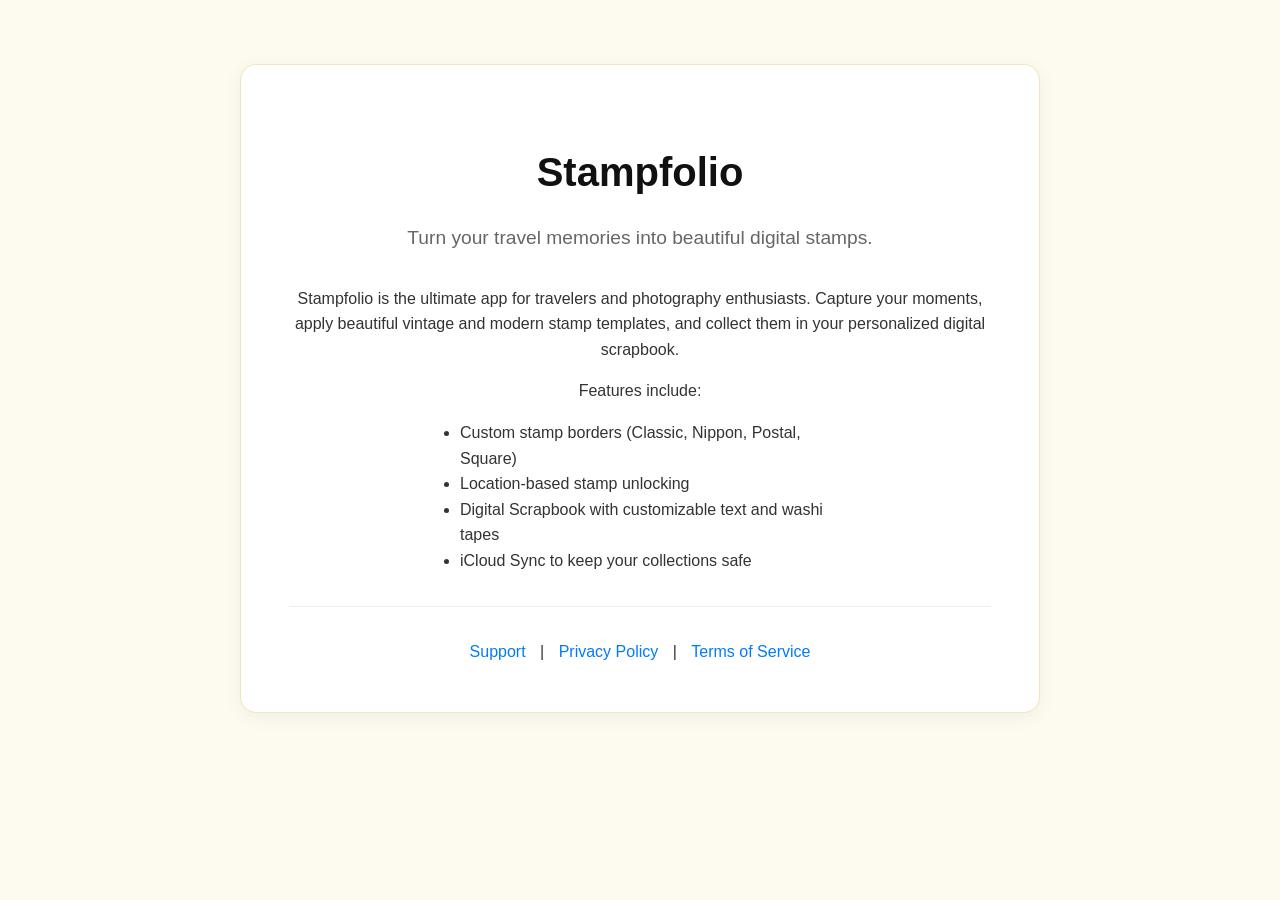
==== index.html @ 9455d8bd "Add index and support pages" ====
<!DOCTYPE html>
<html lang="en">
<head>
    <meta charset="UTF-8">
    <meta name="viewport" content="width=device-width, initial-scale=1.0">
    <title>Stampfolio - Photo to Stamp</title>
    <style>
        body {
            font-family: -apple-system, BlinkMacSystemFont, "Segoe UI", Roboto, Helvetica, Arial, sans-serif;
            line-height: 1.6;
            color: #333;
            max-width: 800px;
            margin: 0 auto;
            padding: 2rem;
            background-color: #fdfaf0;
            text-align: center;
        }
        .container {
            background-color: #fff;
            padding: 3rem;
            border-radius: 16px;
            box-shadow: 0 4px 20px rgba(0,0,0,0.05);
            margin-top: 2rem;
            border: 1px solid rgba(212, 175, 55, 0.3);
        }
        h1 { color: #111; font-size: 2.5rem; margin-bottom: 0.5rem; }
        .subtitle { font-size: 1.2rem; color: #666; margin-bottom: 2rem; }
        .links { margin-top: 2rem; padding-top: 2rem; border-top: 1px solid #eee; }
        a { color: #007aff; text-decoration: none; margin: 0 10px; }
        a:hover { text-decoration: underline; }
        .app-icon { width: 120px; height: 120px; border-radius: 27px; margin-bottom: 1rem; box-shadow: 0 4px 10px rgba(0,0,0,0.1); }
    </style>
</head>
<body>
    <div class="container">
        <h1>Stampfolio</h1>
        <p class="subtitle">Turn your travel memories into beautiful digital stamps.</p>
        
        <p>Stampfolio is the ultimate app for travelers and photography enthusiasts. Capture your moments, apply beautiful vintage and modern stamp templates, and collect them in your personalized digital scrapbook.</p>
        
        <p>Features include:</p>
        <ul style="text-align: left; max-width: 400px; margin: 0 auto 2rem;">
            <li>Custom stamp borders (Classic, Nippon, Postal, Square)</li>
            <li>Location-based stamp unlocking</li>
            <li>Digital Scrapbook with customizable text and washi tapes</li>
            <li>iCloud Sync to keep your collections safe</li>
        </ul>
        
        <div class="links">
            <a href="support.html">Support</a> | 
            <a href="privacy.html">Privacy Policy</a> | 
            <a href="terms.html">Terms of Service</a>
        </div>
    </div>
</body>
</html>
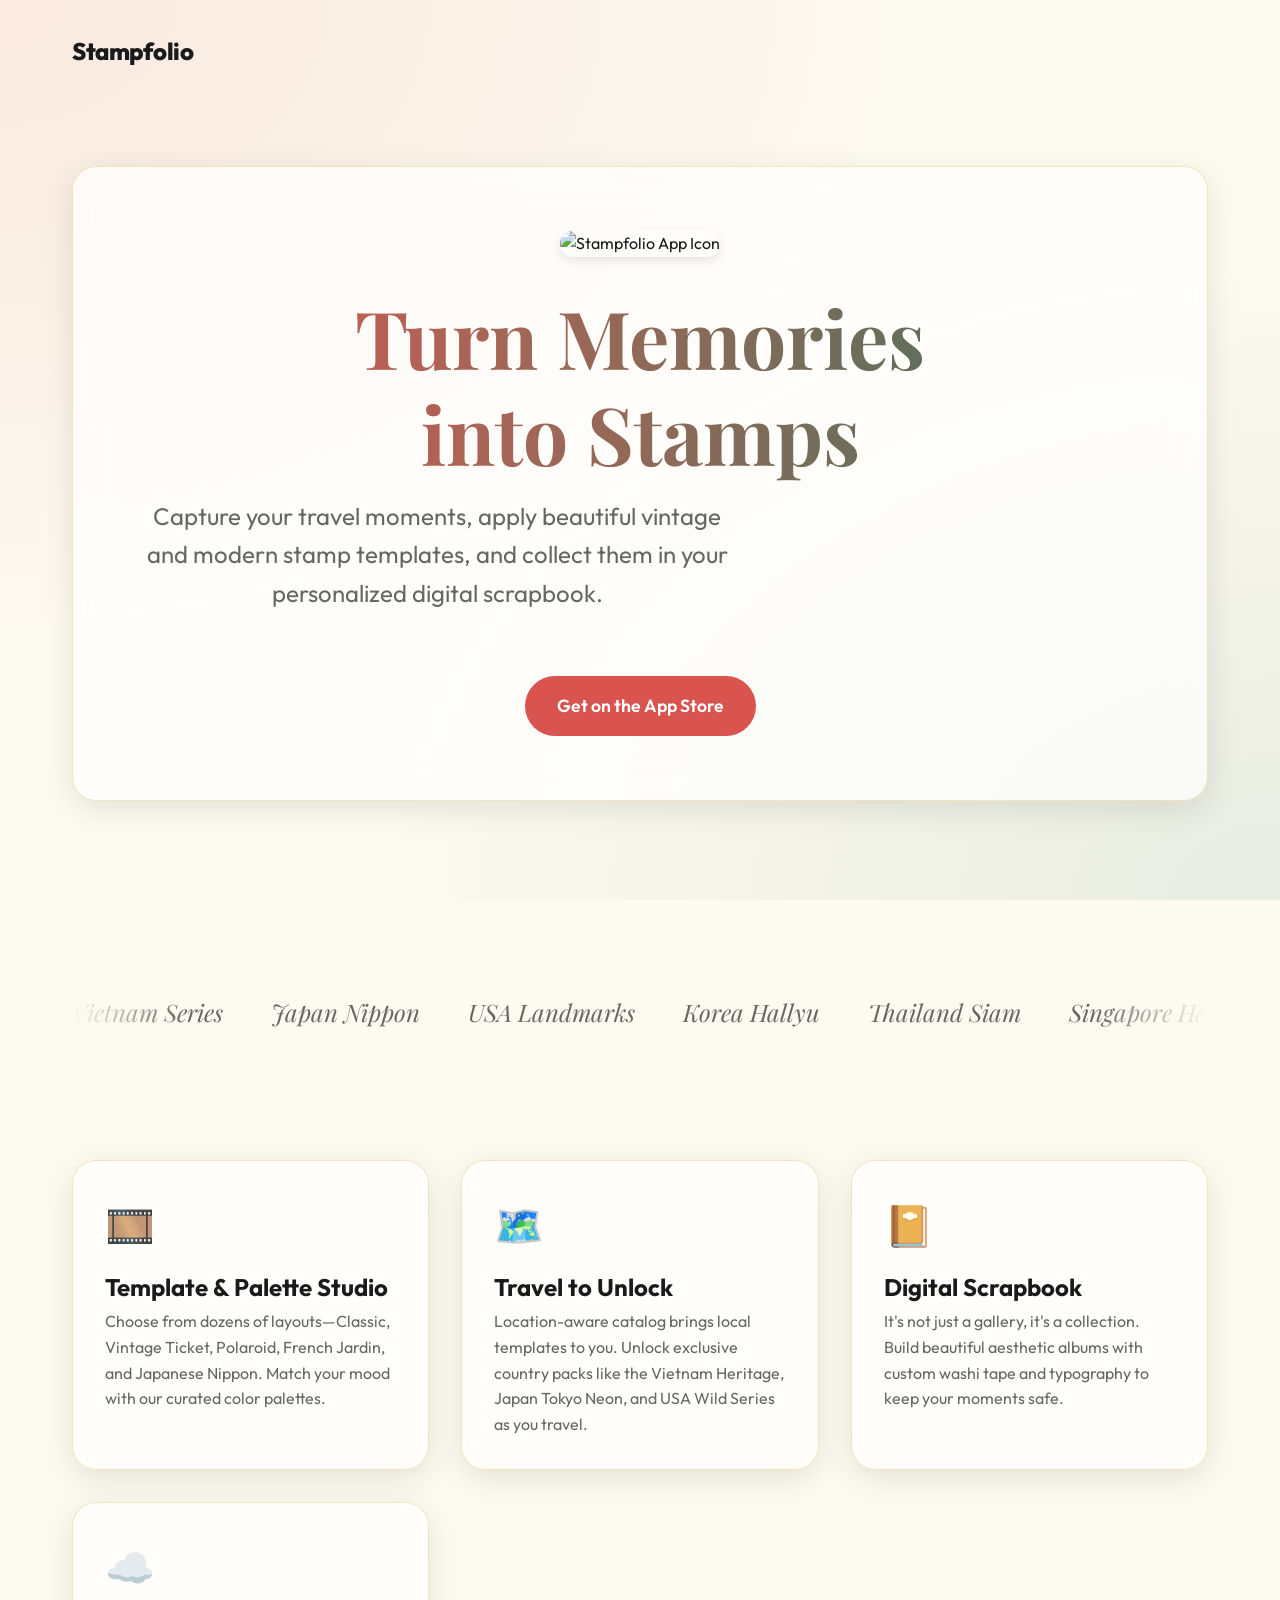
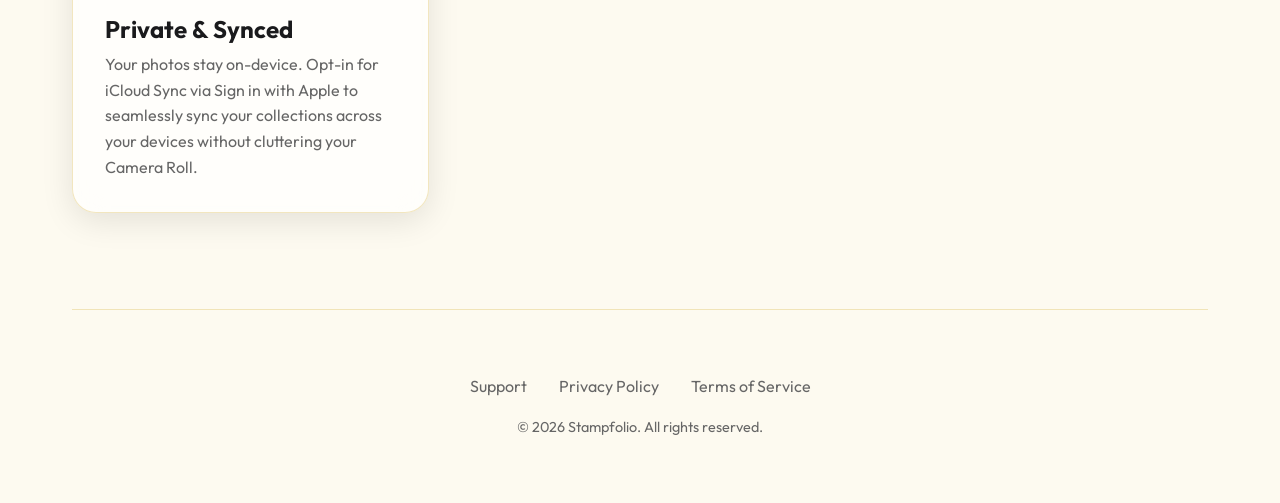
==== commit 830c8689: "feat: redesign landing page with modern aesthetic and updated features" ====
--- a/index.html
+++ b/index.html
@@ -3,54 +3,98 @@
 <head>
     <meta charset="UTF-8">
     <meta name="viewport" content="width=device-width, initial-scale=1.0">
-    <title>Stampfolio - Photo to Stamp</title>
-    <style>
-        body {
-            font-family: -apple-system, BlinkMacSystemFont, "Segoe UI", Roboto, Helvetica, Arial, sans-serif;
-            line-height: 1.6;
-            color: #333;
-            max-width: 800px;
-            margin: 0 auto;
-            padding: 2rem;
-            background-color: #fdfaf0;
-            text-align: center;
+    <meta name="description" content="Stampfolio - Turn your travel memories into beautiful digital stamps. Create digital scrapbooks, apply vintage templates, and collect them across the world.">
+    <title>Stampfolio - Vintage Photo to Digital Stamp</title>
+    <link rel="stylesheet" href="index.css">
+    
+    <!-- Fallback for scroll-driven animations -->
+    <script>
+      document.addEventListener("DOMContentLoaded", () => {
+        if (!CSS.supports('(animation-timeline: view()) and (animation-range: entry)')) {
+          const observer = new IntersectionObserver((entries) => {
+            for (const entry of entries) {
+              if (entry.isIntersecting) {
+                entry.target.style.opacity = 1;
+                entry.target.style.transform = 'translateY(0)';
+                observer.unobserve(entry.target);
+              }
+            }
+          }, { threshold: 0.1 });
+          
+          document.querySelectorAll('.scroll-reveal').forEach((el) => {
+            el.style.opacity = 0;
+            el.style.transform = 'translateY(50px)';
+            el.style.transition = 'opacity 0.6s ease-out, transform 0.6s ease-out';
+            observer.observe(el);
+          });
         }
-        .container {
-            background-color: #fff;
-            padding: 3rem;
-            border-radius: 16px;
-            box-shadow: 0 4px 20px rgba(0,0,0,0.05);
-            margin-top: 2rem;
-            border: 1px solid rgba(212, 175, 55, 0.3);
-        }
-        h1 { color: #111; font-size: 2.5rem; margin-bottom: 0.5rem; }
-        .subtitle { font-size: 1.2rem; color: #666; margin-bottom: 2rem; }
-        .links { margin-top: 2rem; padding-top: 2rem; border-top: 1px solid #eee; }
-        a { color: #007aff; text-decoration: none; margin: 0 10px; }
-        a:hover { text-decoration: underline; }
-        .app-icon { width: 120px; height: 120px; border-radius: 27px; margin-bottom: 1rem; box-shadow: 0 4px 10px rgba(0,0,0,0.1); }
-    </style>
+      });
+    </script>
 </head>
 <body>
     <div class="container">
-        <h1>Stampfolio</h1>
-        <p class="subtitle">Turn your travel memories into beautiful digital stamps.</p>
-        
-        <p>Stampfolio is the ultimate app for travelers and photography enthusiasts. Capture your moments, apply beautiful vintage and modern stamp templates, and collect them in your personalized digital scrapbook.</p>
-        
-        <p>Features include:</p>
-        <ul style="text-align: left; max-width: 400px; margin: 0 auto 2rem;">
-            <li>Custom stamp borders (Classic, Nippon, Postal, Square)</li>
-            <li>Location-based stamp unlocking</li>
-            <li>Digital Scrapbook with customizable text and washi tapes</li>
-            <li>iCloud Sync to keep your collections safe</li>
-        </ul>
-        
-        <div class="links">
-            <a href="support.html">Support</a> | 
-            <a href="privacy.html">Privacy Policy</a> | 
-            <a href="terms.html">Terms of Service</a>
-        </div>
+        <header class="nav">
+            <div class="logo">Stampfolio</div>
+        </header>
+
+        <section class="hero">
+            <div class="glass-card">
+                <img src="https://via.placeholder.com/120" alt="Stampfolio App Icon" class="app-icon" style="width: 120px; height: 120px; border-radius: 27px; margin-bottom: 2rem; box-shadow: 0 4px 10px rgba(0,0,0,0.1);">
+                <h1>Turn Memories into Stamps</h1>
+                <p class="subtitle">Capture your travel moments, apply beautiful vintage and modern stamp templates, and collect them in your personalized digital scrapbook.</p>
+                <a href="#" class="btn">Get on the App Store</a>
+            </div>
+        </section>
+
+        <section class="countries-marquee scroll-reveal">
+            <div class="marquee-content">
+                <span class="country-tag">Vietnam Series</span>
+                <span class="country-tag">Japan Nippon</span>
+                <span class="country-tag">USA Landmarks</span>
+                <span class="country-tag">Korea Hallyu</span>
+                <span class="country-tag">Thailand Siam</span>
+                <span class="country-tag">Singapore Heritage</span>
+                <!-- Duplicate for seamless scroll -->
+                <span class="country-tag">Vietnam Series</span>
+                <span class="country-tag">Japan Nippon</span>
+                <span class="country-tag">USA Landmarks</span>
+                <span class="country-tag">Korea Hallyu</span>
+                <span class="country-tag">Thailand Siam</span>
+                <span class="country-tag">Singapore Heritage</span>
+            </div>
+        </section>
+
+        <section class="features-grid">
+            <div class="feature-item glass-card scroll-reveal">
+                <span class="feature-icon">🎞️</span>
+                <h3>Template & Palette Studio</h3>
+                <p>Choose from dozens of layouts—Classic, Vintage Ticket, Polaroid, French Jardin, and Japanese Nippon. Match your mood with our curated color palettes.</p>
+            </div>
+            <div class="feature-item glass-card scroll-reveal">
+                <span class="feature-icon">🗺️</span>
+                <h3>Travel to Unlock</h3>
+                <p>Location-aware catalog brings local templates to you. Unlock exclusive country packs like the Vietnam Heritage, Japan Tokyo Neon, and USA Wild Series as you travel.</p>
+            </div>
+            <div class="feature-item glass-card scroll-reveal">
+                <span class="feature-icon">📔</span>
+                <h3>Digital Scrapbook</h3>
+                <p>It's not just a gallery, it's a collection. Build beautiful aesthetic albums with custom washi tape and typography to keep your moments safe.</p>
+            </div>
+            <div class="feature-item glass-card scroll-reveal">
+                <span class="feature-icon">☁️</span>
+                <h3>Private & Synced</h3>
+                <p>Your photos stay on-device. Opt-in for iCloud Sync via Sign in with Apple to seamlessly sync your collections across your devices without cluttering your Camera Roll.</p>
+            </div>
+        </section>
+
+        <footer class="footer scroll-reveal">
+            <div class="footer-links">
+                <a href="support.html">Support</a>
+                <a href="privacy.html">Privacy Policy</a>
+                <a href="terms.html">Terms of Service</a>
+            </div>
+            <p style="color: var(--color-text-muted); font-size: 0.9rem;">&copy; 2026 Stampfolio. All rights reserved.</p>
+        </footer>
     </div>
 </body>
 </html>
--- a/index.css
+++ b/index.css
@@ -0,0 +1,253 @@
+@import url('https://fonts.googleapis.com/css2?family=Outfit:wght@300;400;600;800&family=Playfair+Display:ital,wght@0,600;1,600&display=swap');
+
+@layer reset, base, theme, components, utilities, animations;
+
+@layer reset {
+  *, *::before, *::after {
+    box-sizing: border-box;
+  }
+  body, h1, h2, h3, p, ul {
+    margin: 0;
+    padding: 0;
+  }
+  a {
+    text-decoration: none;
+    color: inherit;
+  }
+  ul {
+    list-style: none;
+  }
+}
+
+@layer theme {
+  :root {
+    color-scheme: light dark;
+    --font-sans: 'Outfit', -apple-system, sans-serif;
+    --font-serif: 'Playfair Display', serif;
+    
+    /* Colors (light-dark resolves based on color-scheme) */
+    --color-bg: light-dark(#fdfaf0, #0a0a0c);
+    --color-text: light-dark(#1a1a1c, #f4f4f5);
+    --color-text-muted: light-dark(#666, #a1a1aa);
+    --color-primary: light-dark(#d9534f, #e87b78);
+    --color-accent: light-dark(#2e6f5e, #439b85);
+    
+    /* Glassmorphism */
+    --glass-bg: light-dark(rgba(255, 255, 255, 0.7), rgba(20, 20, 25, 0.7));
+    --glass-border: light-dark(rgba(212, 175, 55, 0.3), rgba(212, 175, 55, 0.15));
+    --glass-shadow: 0 8px 32px rgba(0, 0, 0, 0.1);
+    
+    --radius-lg: 24px;
+    --radius-md: 16px;
+    
+    --space-md: 2rem;
+    --space-lg: 4rem;
+    --space-xl: 6rem;
+  }
+}
+
+@layer base {
+  body {
+    font-family: var(--font-sans);
+    background-color: var(--color-bg);
+    color: var(--color-text);
+    line-height: 1.6;
+    overflow-x: hidden;
+    
+    /* Animated mesh gradient background fallback */
+    background-image: 
+      radial-gradient(at 0% 0%, rgba(217, 83, 79, 0.1) 0px, transparent 50%),
+      radial-gradient(at 100% 100%, rgba(46, 111, 94, 0.1) 0px, transparent 50%);
+    background-attachment: fixed;
+  }
+  
+  h1, h2, h3 {
+    font-family: var(--font-serif);
+    line-height: 1.2;
+    text-wrap: balance;
+  }
+}
+
+@layer components {
+  .container {
+    max-width: 1200px;
+    margin: 0 auto;
+    padding: 0 var(--space-md);
+  }
+
+  .nav {
+    display: flex;
+    justify-content: space-between;
+    align-items: center;
+    padding: var(--space-md) 0;
+  }
+
+  .logo {
+    font-size: 1.5rem;
+    font-weight: 800;
+    letter-spacing: -0.02em;
+    font-family: var(--font-sans);
+  }
+
+  .hero {
+    min-height: 80vh;
+    display: flex;
+    flex-direction: column;
+    align-items: center;
+    justify-content: center;
+    text-align: center;
+    padding: var(--space-lg) 0;
+    position: relative;
+  }
+
+  .hero h1 {
+    font-size: clamp(3rem, 1rem + 5vw, 5rem);
+    margin-bottom: 1rem;
+    background: linear-gradient(to right in oklab, var(--color-primary), var(--color-accent));
+    -webkit-background-clip: text;
+    -webkit-text-fill-color: transparent;
+  }
+
+  .hero .subtitle {
+    font-size: clamp(1.2rem, 0.8rem + 2vw, 1.5rem);
+    color: var(--color-text-muted);
+    max-width: 600px;
+    margin-bottom: var(--space-lg);
+    text-wrap: pretty;
+  }
+
+  .glass-card {
+    background: var(--glass-bg);
+    backdrop-filter: blur(16px);
+    -webkit-backdrop-filter: blur(16px);
+    border: 1px solid var(--glass-border);
+    border-radius: var(--radius-lg);
+    padding: var(--space-lg);
+    box-shadow: var(--glass-shadow);
+    transition: transform 0.3s cubic-bezier(0.175, 0.885, 0.32, 1.275), box-shadow 0.3s ease;
+  }
+
+  .glass-card:hover {
+    transform: translateY(-5px);
+    box-shadow: 0 15px 40px rgba(0, 0, 0, 0.15);
+  }
+
+  .btn {
+    display: inline-block;
+    padding: 1rem 2rem;
+    background-color: var(--color-primary);
+    color: #fff;
+    border-radius: 999px;
+    font-weight: 600;
+    font-size: 1.1rem;
+    transition: background-color 0.2s, transform 0.2s;
+  }
+
+  .btn:hover {
+    background-color: var(--color-accent);
+    transform: scale(1.05);
+  }
+
+  .features-grid {
+    display: grid;
+    grid-template-columns: repeat(auto-fit, minmax(300px, 1fr));
+    gap: var(--space-md);
+    margin: var(--space-xl) 0;
+  }
+
+  .feature-item {
+    text-align: left;
+    padding: var(--space-md);
+  }
+
+  .feature-icon {
+    font-size: 2.5rem;
+    margin-bottom: 1rem;
+    display: inline-block;
+  }
+
+  .feature-item h3 {
+    font-family: var(--font-sans);
+    font-size: 1.5rem;
+    margin-bottom: 0.5rem;
+  }
+
+  .feature-item p {
+    color: var(--color-text-muted);
+  }
+
+  .countries-marquee {
+    display: flex;
+    overflow: hidden;
+    white-space: nowrap;
+    padding: var(--space-md) 0;
+    margin: var(--space-xl) 0;
+    mask-image: linear-gradient(to right, transparent, black 10%, black 90%, transparent);
+    -webkit-mask-image: linear-gradient(to right, transparent, black 10%, black 90%, transparent);
+  }
+
+  .marquee-content {
+    display: flex;
+    gap: 3rem;
+    animation: marquee 20s linear infinite;
+  }
+
+  .country-tag {
+    font-size: 1.5rem;
+    font-family: var(--font-serif);
+    font-style: italic;
+    color: var(--color-text-muted);
+  }
+
+  .footer {
+    text-align: center;
+    padding: var(--space-lg) 0;
+    border-top: 1px solid var(--glass-border);
+    margin-top: var(--space-xl);
+  }
+  
+  .footer-links {
+    display: flex;
+    justify-content: center;
+    gap: 2rem;
+    margin-bottom: 1rem;
+  }
+  
+  .footer-links a {
+    color: var(--color-text-muted);
+    transition: color 0.2s;
+  }
+  
+  .footer-links a:hover {
+    color: var(--color-primary);
+  }
+}
+
+@layer animations {
+  @keyframes marquee {
+    from { transform: translateX(0); }
+    to { transform: translateX(-50%); }
+  }
+
+  /* Scroll-driven animations */
+  @media (prefers-reduced-motion: no-preference) {
+    @supports ((animation-timeline: view()) and (animation-range: entry)) {
+      @keyframes fade-slide-up {
+        from {
+          opacity: 0;
+          transform: translateY(50px);
+        }
+        to {
+          opacity: 1;
+          transform: translateY(0);
+        }
+      }
+
+      .scroll-reveal {
+        animation: fade-slide-up auto ease-out backwards;
+        animation-timeline: view();
+        animation-range: entry 10% cover 30%;
+      }
+    }
+  }
+}
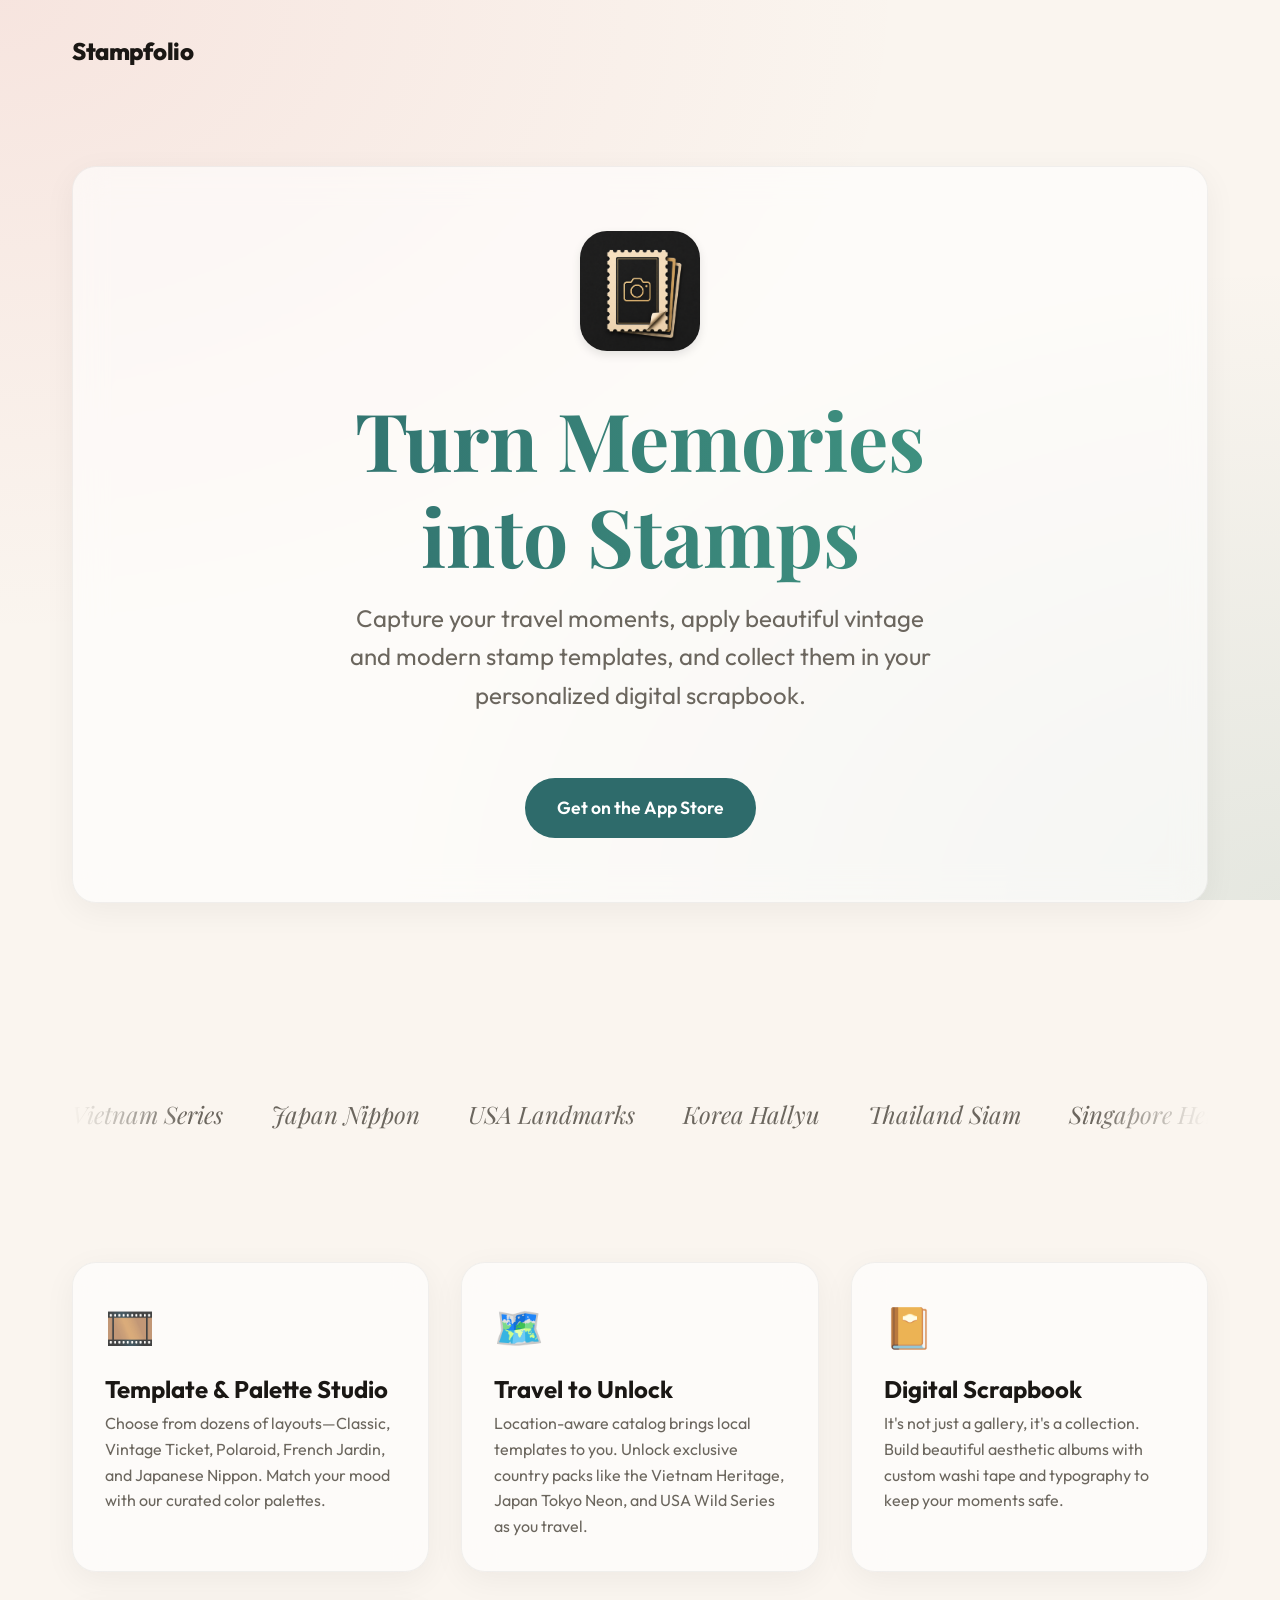
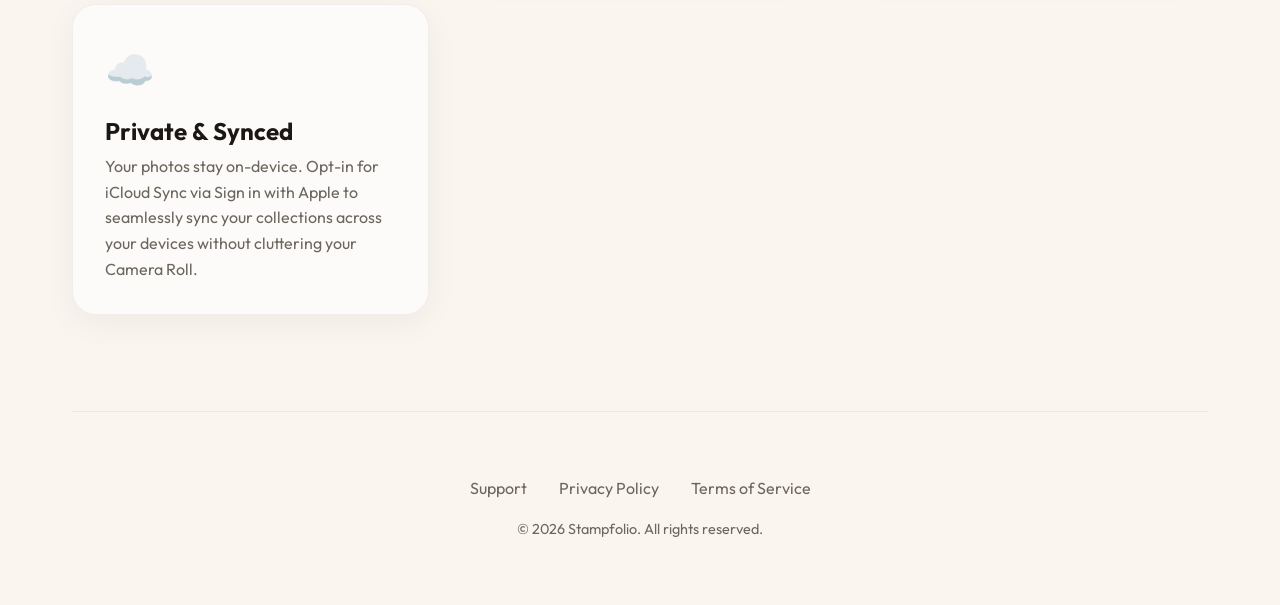
==== commit f0df69a3: "fix: update app colors to match StampfolioTheme, add app icon, fix subtitle alignment" ====
--- a/index.html
+++ b/index.html
@@ -39,7 +39,7 @@
 
         <section class="hero">
             <div class="glass-card">
-                <img src="https://via.placeholder.com/120" alt="Stampfolio App Icon" class="app-icon" style="width: 120px; height: 120px; border-radius: 27px; margin-bottom: 2rem; box-shadow: 0 4px 10px rgba(0,0,0,0.1);">
+                <img src="app-icon.png" alt="Stampfolio App Icon" class="app-icon" style="width: 120px; height: 120px; border-radius: 27px; margin-bottom: 2rem; box-shadow: 0 4px 10px rgba(0,0,0,0.1);">
                 <h1>Turn Memories into Stamps</h1>
                 <p class="subtitle">Capture your travel moments, apply beautiful vintage and modern stamp templates, and collect them in your personalized digital scrapbook.</p>
                 <a href="#" class="btn">Get on the App Store</a>
--- a/index.css
+++ b/index.css
@@ -22,20 +22,22 @@
 @layer theme {
   :root {
     color-scheme: light dark;
+    /* Use system serif to match iOS app */
     --font-sans: 'Outfit', -apple-system, sans-serif;
-    --font-serif: 'Playfair Display', serif;
-    
-    /* Colors (light-dark resolves based on color-scheme) */
-    --color-bg: light-dark(#fdfaf0, #0a0a0c);
-    --color-text: light-dark(#1a1a1c, #f4f4f5);
-    --color-text-muted: light-dark(#666, #a1a1aa);
-    --color-primary: light-dark(#d9534f, #e87b78);
-    --color-accent: light-dark(#2e6f5e, #439b85);
+    --font-serif: ui-serif, 'Playfair Display', Georgia, serif;
+    
+    /* StampfolioTheme Colors */
+    --color-bg: light-dark(#faf5ef, #181818);
+    --color-text: light-dark(#1a1714, #e5c07b);
+    --color-text-muted: light-dark(#6b665e, #a09f9f);
+    --color-primary: light-dark(#2e6b6b, #d4af37);
+    --color-accent: light-dark(#439b85, #e5c07b);
+    --color-surface: light-dark(#f7f3ed, #1e1e1e);
     
     /* Glassmorphism */
-    --glass-bg: light-dark(rgba(255, 255, 255, 0.7), rgba(20, 20, 25, 0.7));
-    --glass-border: light-dark(rgba(212, 175, 55, 0.3), rgba(212, 175, 55, 0.15));
-    --glass-shadow: 0 8px 32px rgba(0, 0, 0, 0.1);
+    --glass-bg: light-dark(rgba(255, 255, 255, 0.6), rgba(30, 30, 30, 0.7));
+    --glass-border: light-dark(rgba(0, 0, 0, 0.05), rgba(229, 192, 123, 0.15));
+    --glass-shadow: 0 8px 32px rgba(0, 0, 0, 0.05);
     
     --radius-lg: 24px;
     --radius-md: 16px;
@@ -112,7 +114,8 @@
     font-size: clamp(1.2rem, 0.8rem + 2vw, 1.5rem);
     color: var(--color-text-muted);
     max-width: 600px;
-    margin-bottom: var(--space-lg);
+    margin: 0 auto var(--space-lg);
+    text-align: center;
     text-wrap: pretty;
   }
 
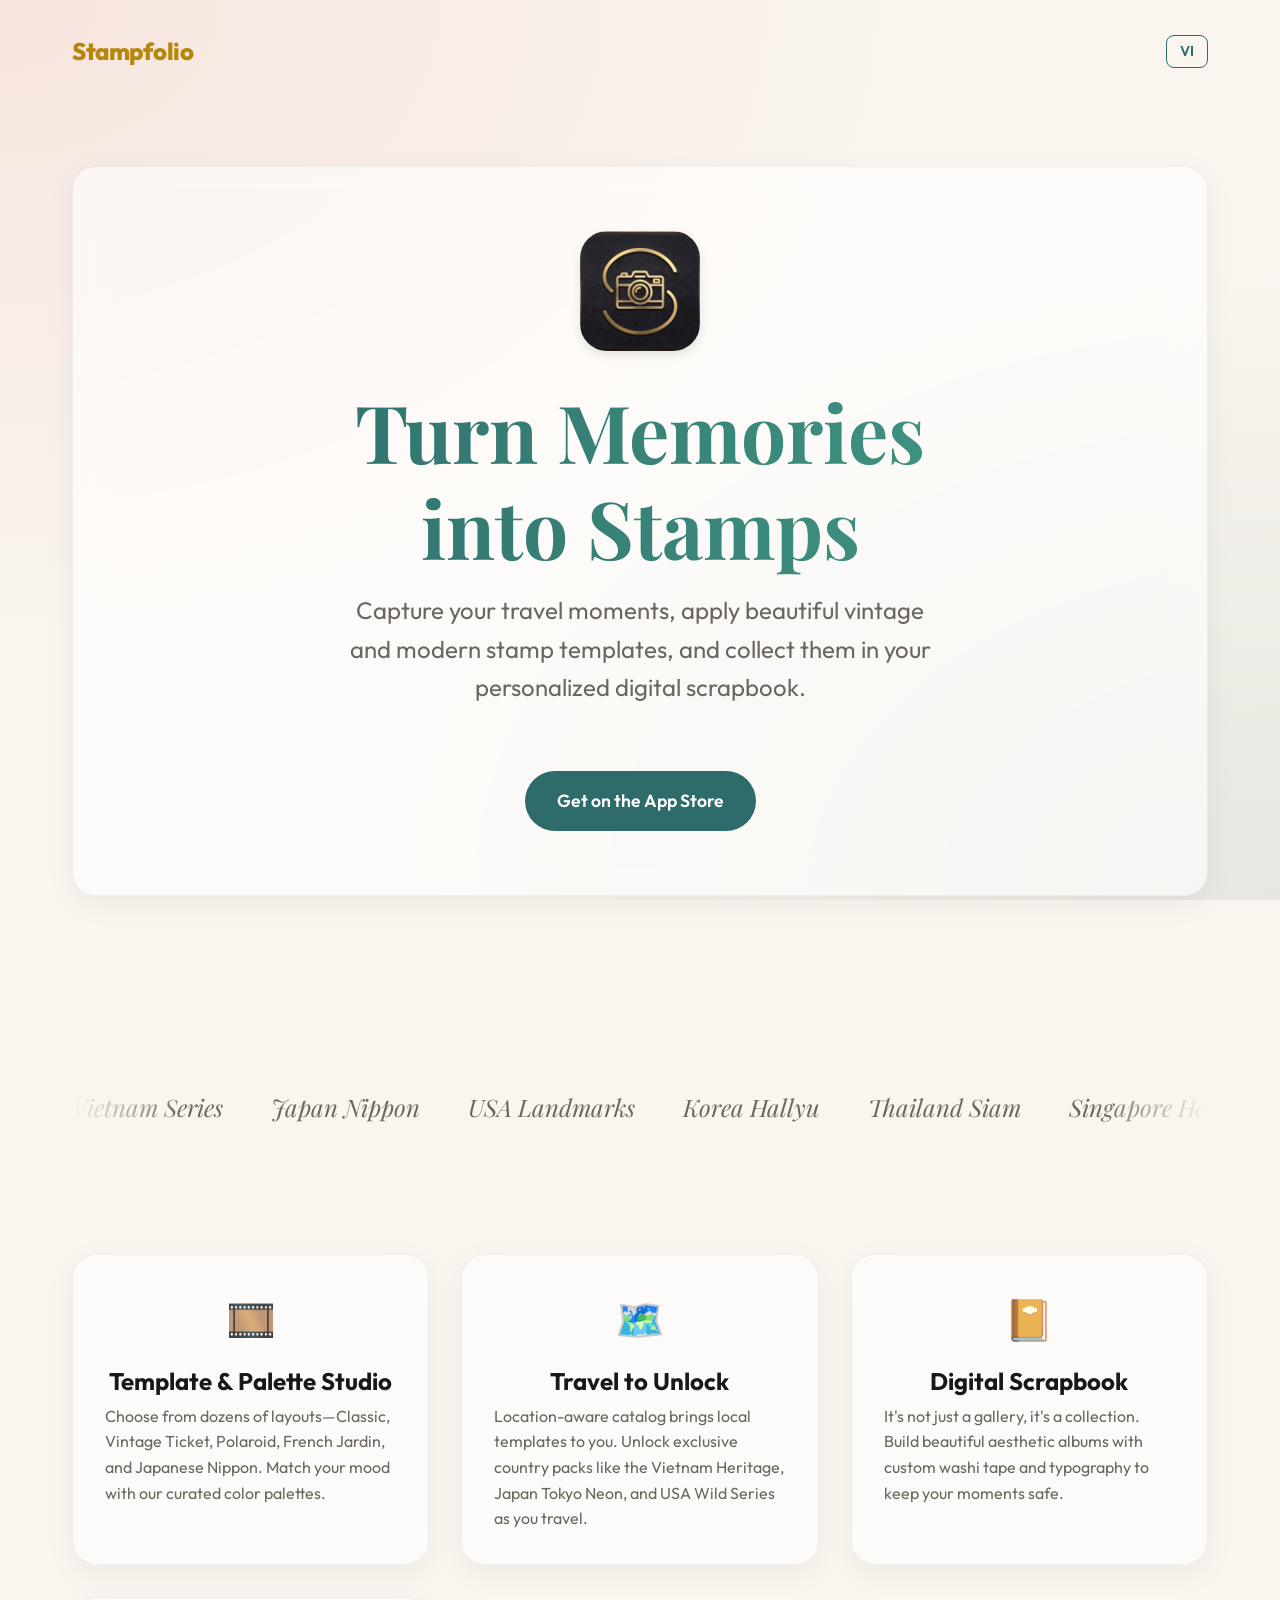
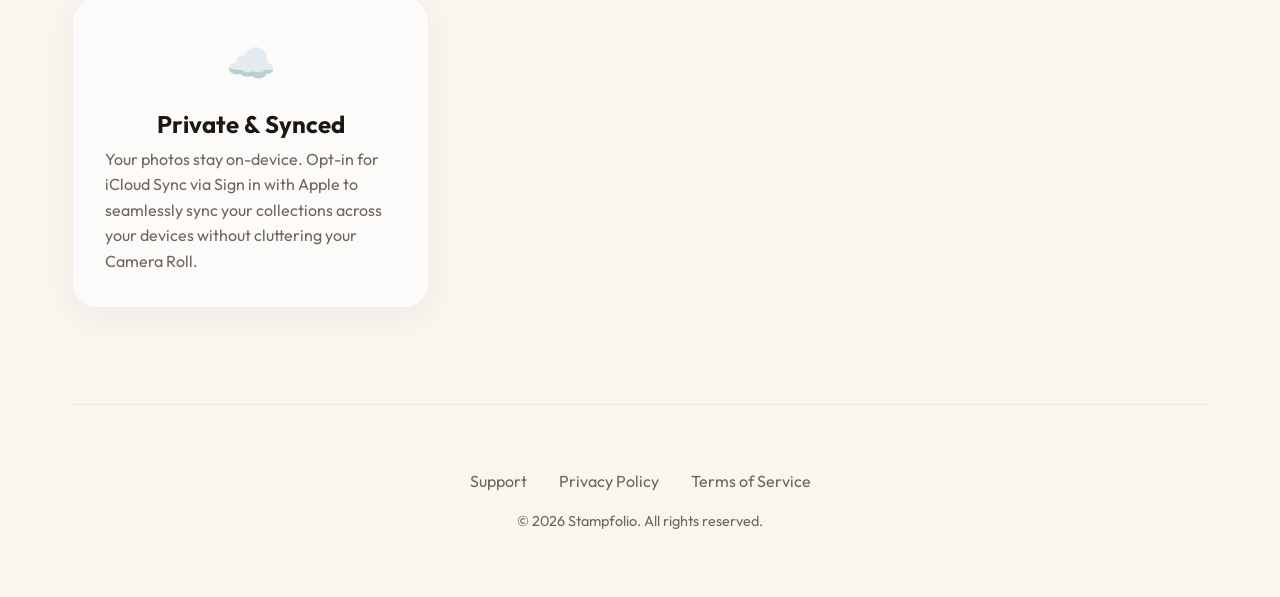
==== commit 7f383ec8: "feat: add bilingual support (Vietnamese/English) with language toggle" ====
--- a/index.html
+++ b/index.html
@@ -28,6 +28,29 @@
             observer.observe(el);
           });
         }
+
+        // Language switcher logic
+        const langToggle = document.getElementById('lang-toggle');
+        const setLanguage = (lang) => {
+            if (lang === 'vi') {
+                document.body.classList.add('lang-vi');
+                document.documentElement.lang = 'vi';
+                langToggle.textContent = 'EN';
+            } else {
+                document.body.classList.remove('lang-vi');
+                document.documentElement.lang = 'en';
+                langToggle.textContent = 'VI';
+            }
+            localStorage.setItem('stampfolio-lang', lang);
+        };
+        
+        const savedLang = localStorage.getItem('stampfolio-lang') || (navigator.language.startsWith('vi') ? 'vi' : 'en');
+        setLanguage(savedLang);
+
+        langToggle.addEventListener('click', () => {
+            const isVi = document.body.classList.contains('lang-vi');
+            setLanguage(isVi ? 'en' : 'vi');
+        });
       });
     </script>
 </head>
@@ -35,65 +58,111 @@
     <div class="container">
         <header class="nav">
             <div class="logo">Stampfolio</div>
+            <button id="lang-toggle" class="lang-switch-btn" aria-label="Toggle language">VI</button>
         </header>
 
         <section class="hero">
             <div class="glass-card">
                 <img src="app-icon.png" alt="Stampfolio App Icon" class="app-icon" style="width: 120px; height: 120px; border-radius: 27px; margin-bottom: 2rem; box-shadow: 0 4px 10px rgba(0,0,0,0.1);">
-                <h1>Turn Memories into Stamps</h1>
-                <p class="subtitle">Capture your travel moments, apply beautiful vintage and modern stamp templates, and collect them in your personalized digital scrapbook.</p>
-                <a href="#" class="btn">Get on the App Store</a>
+                <h1>
+                    <span class="en">Turn Memories into Stamps</span>
+                    <span class="vi">Biến Kỷ Niệm Thành Tem</span>
+                </h1>
+                <p class="subtitle">
+                    <span class="en">Capture your travel moments, apply beautiful vintage and modern stamp templates, and collect them in your personalized digital scrapbook.</span>
+                    <span class="vi">Lưu giữ khoảnh khắc du lịch, áp dụng các mẫu tem cổ điển và hiện đại tuyệt đẹp, và thu thập chúng vào cuốn sổ lưu niệm kỹ thuật số của riêng bạn.</span>
+                </p>
+                <a href="https://apps.apple.com/vn/app/stampfolio-photo-to-stamp/id6799593566" target="_blank" rel="noopener noreferrer" class="btn">
+                    <span class="en">Get on the App Store</span>
+                    <span class="vi">Tải trên App Store</span>
+                </a>
             </div>
         </section>
 
         <section class="countries-marquee scroll-reveal">
             <div class="marquee-content">
-                <span class="country-tag">Vietnam Series</span>
-                <span class="country-tag">Japan Nippon</span>
-                <span class="country-tag">USA Landmarks</span>
-                <span class="country-tag">Korea Hallyu</span>
-                <span class="country-tag">Thailand Siam</span>
-                <span class="country-tag">Singapore Heritage</span>
+                <span class="country-tag"><span class="en">Vietnam Series</span><span class="vi">Bộ sưu tập Việt Nam</span></span>
+                <span class="country-tag"><span class="en">Japan Nippon</span><span class="vi">Nhật Bản Nippon</span></span>
+                <span class="country-tag"><span class="en">USA Landmarks</span><span class="vi">Địa danh Hoa Kỳ</span></span>
+                <span class="country-tag"><span class="en">Korea Hallyu</span><span class="vi">Hàn Quốc Hallyu</span></span>
+                <span class="country-tag"><span class="en">Thailand Siam</span><span class="vi">Thái Lan Siam</span></span>
+                <span class="country-tag"><span class="en">Singapore Heritage</span><span class="vi">Di sản Singapore</span></span>
                 <!-- Duplicate for seamless scroll -->
-                <span class="country-tag">Vietnam Series</span>
-                <span class="country-tag">Japan Nippon</span>
-                <span class="country-tag">USA Landmarks</span>
-                <span class="country-tag">Korea Hallyu</span>
-                <span class="country-tag">Thailand Siam</span>
-                <span class="country-tag">Singapore Heritage</span>
+                <span class="country-tag"><span class="en">Vietnam Series</span><span class="vi">Bộ sưu tập Việt Nam</span></span>
+                <span class="country-tag"><span class="en">Japan Nippon</span><span class="vi">Nhật Bản Nippon</span></span>
+                <span class="country-tag"><span class="en">USA Landmarks</span><span class="vi">Địa danh Hoa Kỳ</span></span>
+                <span class="country-tag"><span class="en">Korea Hallyu</span><span class="vi">Hàn Quốc Hallyu</span></span>
+                <span class="country-tag"><span class="en">Thailand Siam</span><span class="vi">Thái Lan Siam</span></span>
+                <span class="country-tag"><span class="en">Singapore Heritage</span><span class="vi">Di sản Singapore</span></span>
             </div>
         </section>
 
         <section class="features-grid">
             <div class="feature-item glass-card scroll-reveal">
                 <span class="feature-icon">🎞️</span>
-                <h3>Template & Palette Studio</h3>
-                <p>Choose from dozens of layouts—Classic, Vintage Ticket, Polaroid, French Jardin, and Japanese Nippon. Match your mood with our curated color palettes.</p>
+                <h3>
+                    <span class="en">Template & Palette Studio</span>
+                    <span class="vi">Studio Giao diện & Màu sắc</span>
+                </h3>
+                <p>
+                    <span class="en">Choose from dozens of layouts—Classic, Vintage Ticket, Polaroid, French Jardin, and Japanese Nippon. Match your mood with our curated color palettes.</span>
+                    <span class="vi">Chọn từ hàng chục bố cục—Cổ điển, Vé cũ, Polaroid, French Jardin, và Japanese Nippon. Phối hợp với tâm trạng của bạn bằng các bảng màu được tuyển chọn.</span>
+                </p>
             </div>
             <div class="feature-item glass-card scroll-reveal">
                 <span class="feature-icon">🗺️</span>
-                <h3>Travel to Unlock</h3>
-                <p>Location-aware catalog brings local templates to you. Unlock exclusive country packs like the Vietnam Heritage, Japan Tokyo Neon, and USA Wild Series as you travel.</p>
+                <h3>
+                    <span class="en">Travel to Unlock</span>
+                    <span class="vi">Du lịch để Mở khoá</span>
+                </h3>
+                <p>
+                    <span class="en">Location-aware catalog brings local templates to you. Unlock exclusive country packs like the Vietnam Heritage, Japan Tokyo Neon, and USA Wild Series as you travel.</span>
+                    <span class="vi">Danh mục theo vị trí mang đến các mẫu tem địa phương. Mở khóa các gói quốc gia độc quyền như Di sản Việt Nam, Tokyo Neon Nhật Bản và Hoa Kỳ Hoang dã khi đi du lịch.</span>
+                </p>
             </div>
             <div class="feature-item glass-card scroll-reveal">
                 <span class="feature-icon">📔</span>
-                <h3>Digital Scrapbook</h3>
-                <p>It's not just a gallery, it's a collection. Build beautiful aesthetic albums with custom washi tape and typography to keep your moments safe.</p>
+                <h3>
+                    <span class="en">Digital Scrapbook</span>
+                    <span class="vi">Sổ lưu niệm Kỹ thuật số</span>
+                </h3>
+                <p>
+                    <span class="en">It's not just a gallery, it's a collection. Build beautiful aesthetic albums with custom washi tape and typography to keep your moments safe.</span>
+                    <span class="vi">Không chỉ là thư viện ảnh, đó là một kho báu. Xây dựng các album mang đậm tính thẩm mỹ với băng dính washi và nghệ thuật chữ để lưu giữ kỷ niệm của bạn.</span>
+                </p>
             </div>
             <div class="feature-item glass-card scroll-reveal">
                 <span class="feature-icon">☁️</span>
-                <h3>Private & Synced</h3>
-                <p>Your photos stay on-device. Opt-in for iCloud Sync via Sign in with Apple to seamlessly sync your collections across your devices without cluttering your Camera Roll.</p>
+                <h3>
+                    <span class="en">Private & Synced</span>
+                    <span class="vi">Riêng tư & Đồng bộ</span>
+                </h3>
+                <p>
+                    <span class="en">Your photos stay on-device. Opt-in for iCloud Sync via Sign in with Apple to seamlessly sync your collections across your devices without cluttering your Camera Roll.</span>
+                    <span class="vi">Ảnh của bạn được lưu trên thiết bị. Bật Đồng bộ iCloud qua Đăng nhập bằng Apple để đồng bộ hóa liền mạch bộ sưu tập giữa các thiết bị mà không làm lộn xộn Cuộn Camera.</span>
+                </p>
             </div>
         </section>
 
         <footer class="footer scroll-reveal">
             <div class="footer-links">
-                <a href="support.html">Support</a>
-                <a href="privacy.html">Privacy Policy</a>
-                <a href="terms.html">Terms of Service</a>
+                <a href="support.html">
+                    <span class="en">Support</span>
+                    <span class="vi">Hỗ trợ</span>
+                </a>
+                <a href="privacy.html">
+                    <span class="en">Privacy Policy</span>
+                    <span class="vi">Chính sách Bảo mật</span>
+                </a>
+                <a href="terms.html">
+                    <span class="en">Terms of Service</span>
+                    <span class="vi">Điều khoản Dịch vụ</span>
+                </a>
             </div>
-            <p style="color: var(--color-text-muted); font-size: 0.9rem;">&copy; 2026 Stampfolio. All rights reserved.</p>
+            <p style="color: var(--color-text-muted); font-size: 0.9rem;">
+                <span class="en">&copy; 2026 Stampfolio. All rights reserved.</span>
+                <span class="vi">&copy; 2026 Stampfolio. Mọi quyền được bảo lưu.</span>
+            </p>
         </footer>
     </div>
 </body>
--- a/index.css
+++ b/index.css
@@ -89,6 +89,7 @@
     font-weight: 800;
     letter-spacing: -0.02em;
     font-family: var(--font-sans);
+    color: light-dark(#b8860b, #d4af37); /* Golden color as requested */
   }
 
   .hero {
@@ -120,6 +121,10 @@
   }
 
   .glass-card {
+    display: flex;
+    flex-direction: column;
+    align-items: center;
+    text-align: center;
     background: var(--glass-bg);
     backdrop-filter: blur(16px);
     -webkit-backdrop-filter: blur(16px);
@@ -253,4 +258,30 @@
       }
     }
   }
-}
+
+  /* Language switch logic */
+  body:not(.lang-vi) .vi {
+    display: none !important;
+  }
+  body.lang-vi .en {
+    display: none !important;
+  }
+
+  .lang-switch-btn {
+    background: transparent;
+    border: 1px solid var(--color-primary);
+    color: var(--color-primary);
+    border-radius: 8px;
+    padding: 0.4rem 0.8rem;
+    font-family: var(--font-sans);
+    font-size: 0.9rem;
+    font-weight: 600;
+    cursor: pointer;
+    transition: all 0.2s;
+  }
+  
+  .lang-switch-btn:hover {
+    background: var(--color-primary);
+    color: var(--color-bg);
+  }
+}
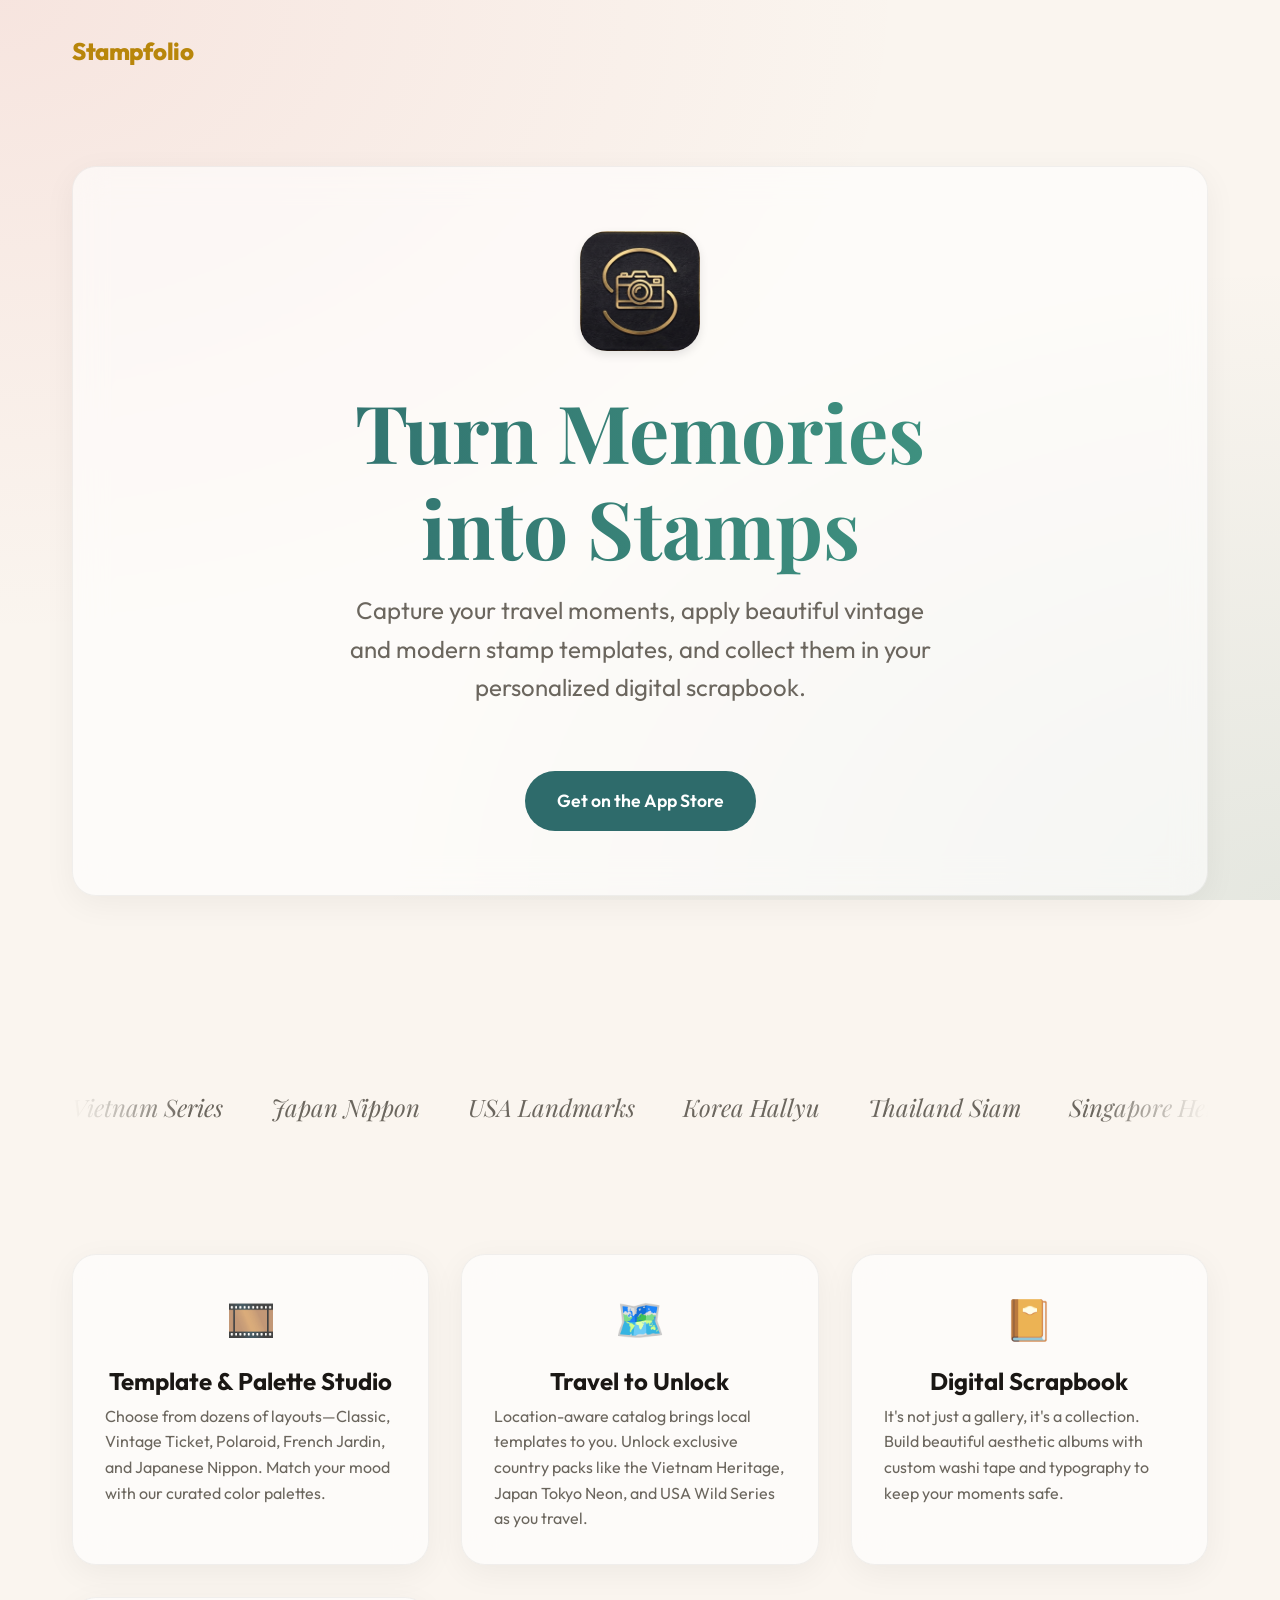
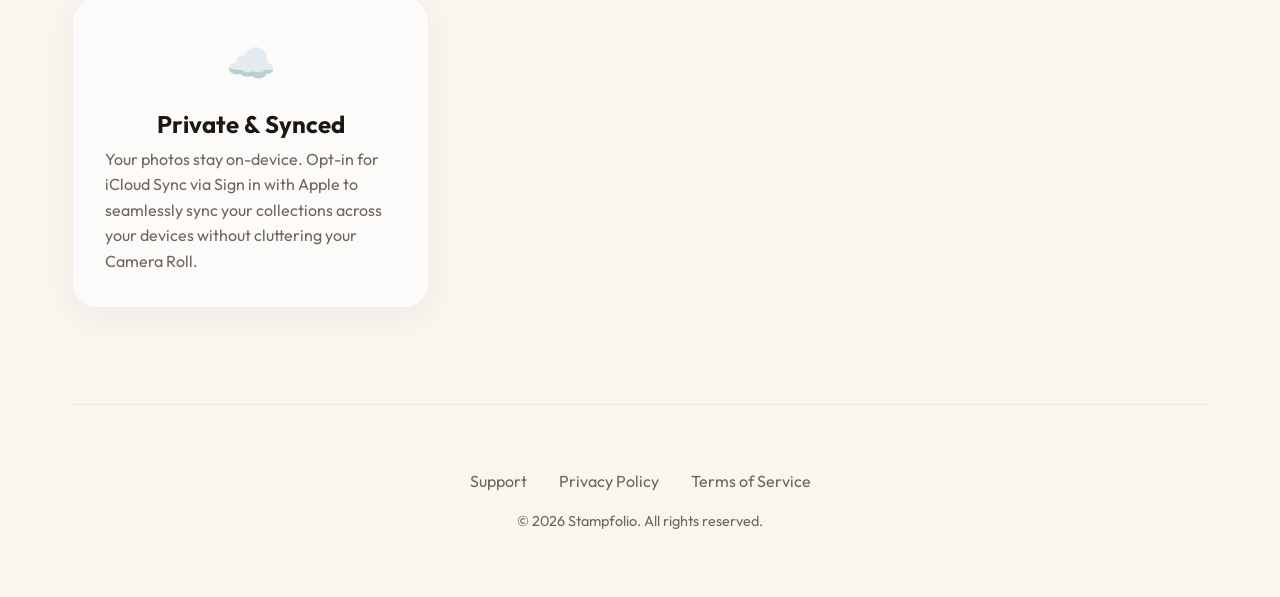
==== commit 1b365387: "fix: refactor language switcher to match terms.html auto-detect logic" ====
--- a/index.html
+++ b/index.html
@@ -28,29 +28,6 @@
             observer.observe(el);
           });
         }
-
-        // Language switcher logic
-        const langToggle = document.getElementById('lang-toggle');
-        const setLanguage = (lang) => {
-            if (lang === 'vi') {
-                document.body.classList.add('lang-vi');
-                document.documentElement.lang = 'vi';
-                langToggle.textContent = 'EN';
-            } else {
-                document.body.classList.remove('lang-vi');
-                document.documentElement.lang = 'en';
-                langToggle.textContent = 'VI';
-            }
-            localStorage.setItem('stampfolio-lang', lang);
-        };
-        
-        const savedLang = localStorage.getItem('stampfolio-lang') || (navigator.language.startsWith('vi') ? 'vi' : 'en');
-        setLanguage(savedLang);
-
-        langToggle.addEventListener('click', () => {
-            const isVi = document.body.classList.contains('lang-vi');
-            setLanguage(isVi ? 'en' : 'vi');
-        });
       });
     </script>
 </head>
@@ -58,112 +35,150 @@
     <div class="container">
         <header class="nav">
             <div class="logo">Stampfolio</div>
-            <button id="lang-toggle" class="lang-switch-btn" aria-label="Toggle language">VI</button>
         </header>
 
-        <section class="hero">
-            <div class="glass-card">
-                <img src="app-icon.png" alt="Stampfolio App Icon" class="app-icon" style="width: 120px; height: 120px; border-radius: 27px; margin-bottom: 2rem; box-shadow: 0 4px 10px rgba(0,0,0,0.1);">
-                <h1>
-                    <span class="en">Turn Memories into Stamps</span>
-                    <span class="vi">Biến Kỷ Niệm Thành Tem</span>
-                </h1>
-                <p class="subtitle">
-                    <span class="en">Capture your travel moments, apply beautiful vintage and modern stamp templates, and collect them in your personalized digital scrapbook.</span>
-                    <span class="vi">Lưu giữ khoảnh khắc du lịch, áp dụng các mẫu tem cổ điển và hiện đại tuyệt đẹp, và thu thập chúng vào cuốn sổ lưu niệm kỹ thuật số của riêng bạn.</span>
-                </p>
-                <a href="https://apps.apple.com/vn/app/stampfolio-photo-to-stamp/id6799593566" target="_blank" rel="noopener noreferrer" class="btn">
-                    <span class="en">Get on the App Store</span>
-                    <span class="vi">Tải trên App Store</span>
-                </a>
-            </div>
-        </section>
+        <!-- ENGLISH VERSION -->
+        <div class="lang-en">
+            <section class="hero">
+                <div class="glass-card">
+                    <img src="app-icon.png" alt="Stampfolio App Icon" class="app-icon" style="width: 120px; height: 120px; border-radius: 27px; margin-bottom: 2rem; box-shadow: 0 4px 10px rgba(0,0,0,0.1);">
+                    <h1>Turn Memories into Stamps</h1>
+                    <p class="subtitle">Capture your travel moments, apply beautiful vintage and modern stamp templates, and collect them in your personalized digital scrapbook.</p>
+                    <a href="https://apps.apple.com/vn/app/stampfolio-photo-to-stamp/id6799593566" target="_blank" rel="noopener noreferrer" class="btn">Get on the App Store</a>
+                </div>
+            </section>
 
-        <section class="countries-marquee scroll-reveal">
-            <div class="marquee-content">
-                <span class="country-tag"><span class="en">Vietnam Series</span><span class="vi">Bộ sưu tập Việt Nam</span></span>
-                <span class="country-tag"><span class="en">Japan Nippon</span><span class="vi">Nhật Bản Nippon</span></span>
-                <span class="country-tag"><span class="en">USA Landmarks</span><span class="vi">Địa danh Hoa Kỳ</span></span>
-                <span class="country-tag"><span class="en">Korea Hallyu</span><span class="vi">Hàn Quốc Hallyu</span></span>
-                <span class="country-tag"><span class="en">Thailand Siam</span><span class="vi">Thái Lan Siam</span></span>
-                <span class="country-tag"><span class="en">Singapore Heritage</span><span class="vi">Di sản Singapore</span></span>
-                <!-- Duplicate for seamless scroll -->
-                <span class="country-tag"><span class="en">Vietnam Series</span><span class="vi">Bộ sưu tập Việt Nam</span></span>
-                <span class="country-tag"><span class="en">Japan Nippon</span><span class="vi">Nhật Bản Nippon</span></span>
-                <span class="country-tag"><span class="en">USA Landmarks</span><span class="vi">Địa danh Hoa Kỳ</span></span>
-                <span class="country-tag"><span class="en">Korea Hallyu</span><span class="vi">Hàn Quốc Hallyu</span></span>
-                <span class="country-tag"><span class="en">Thailand Siam</span><span class="vi">Thái Lan Siam</span></span>
-                <span class="country-tag"><span class="en">Singapore Heritage</span><span class="vi">Di sản Singapore</span></span>
-            </div>
-        </section>
+            <section class="countries-marquee scroll-reveal">
+                <div class="marquee-content">
+                    <span class="country-tag">Vietnam Series</span>
+                    <span class="country-tag">Japan Nippon</span>
+                    <span class="country-tag">USA Landmarks</span>
+                    <span class="country-tag">Korea Hallyu</span>
+                    <span class="country-tag">Thailand Siam</span>
+                    <span class="country-tag">Singapore Heritage</span>
+                    <!-- Duplicate for seamless scroll -->
+                    <span class="country-tag">Vietnam Series</span>
+                    <span class="country-tag">Japan Nippon</span>
+                    <span class="country-tag">USA Landmarks</span>
+                    <span class="country-tag">Korea Hallyu</span>
+                    <span class="country-tag">Thailand Siam</span>
+                    <span class="country-tag">Singapore Heritage</span>
+                </div>
+            </section>
 
-        <section class="features-grid">
-            <div class="feature-item glass-card scroll-reveal">
-                <span class="feature-icon">🎞️</span>
-                <h3>
-                    <span class="en">Template & Palette Studio</span>
-                    <span class="vi">Studio Giao diện & Màu sắc</span>
-                </h3>
-                <p>
-                    <span class="en">Choose from dozens of layouts—Classic, Vintage Ticket, Polaroid, French Jardin, and Japanese Nippon. Match your mood with our curated color palettes.</span>
-                    <span class="vi">Chọn từ hàng chục bố cục—Cổ điển, Vé cũ, Polaroid, French Jardin, và Japanese Nippon. Phối hợp với tâm trạng của bạn bằng các bảng màu được tuyển chọn.</span>
-                </p>
-            </div>
-            <div class="feature-item glass-card scroll-reveal">
-                <span class="feature-icon">🗺️</span>
-                <h3>
-                    <span class="en">Travel to Unlock</span>
-                    <span class="vi">Du lịch để Mở khoá</span>
-                </h3>
-                <p>
-                    <span class="en">Location-aware catalog brings local templates to you. Unlock exclusive country packs like the Vietnam Heritage, Japan Tokyo Neon, and USA Wild Series as you travel.</span>
-                    <span class="vi">Danh mục theo vị trí mang đến các mẫu tem địa phương. Mở khóa các gói quốc gia độc quyền như Di sản Việt Nam, Tokyo Neon Nhật Bản và Hoa Kỳ Hoang dã khi đi du lịch.</span>
-                </p>
-            </div>
-            <div class="feature-item glass-card scroll-reveal">
-                <span class="feature-icon">📔</span>
-                <h3>
-                    <span class="en">Digital Scrapbook</span>
-                    <span class="vi">Sổ lưu niệm Kỹ thuật số</span>
-                </h3>
-                <p>
-                    <span class="en">It's not just a gallery, it's a collection. Build beautiful aesthetic albums with custom washi tape and typography to keep your moments safe.</span>
-                    <span class="vi">Không chỉ là thư viện ảnh, đó là một kho báu. Xây dựng các album mang đậm tính thẩm mỹ với băng dính washi và nghệ thuật chữ để lưu giữ kỷ niệm của bạn.</span>
-                </p>
-            </div>
-            <div class="feature-item glass-card scroll-reveal">
-                <span class="feature-icon">☁️</span>
-                <h3>
-                    <span class="en">Private & Synced</span>
-                    <span class="vi">Riêng tư & Đồng bộ</span>
-                </h3>
-                <p>
-                    <span class="en">Your photos stay on-device. Opt-in for iCloud Sync via Sign in with Apple to seamlessly sync your collections across your devices without cluttering your Camera Roll.</span>
-                    <span class="vi">Ảnh của bạn được lưu trên thiết bị. Bật Đồng bộ iCloud qua Đăng nhập bằng Apple để đồng bộ hóa liền mạch bộ sưu tập giữa các thiết bị mà không làm lộn xộn Cuộn Camera.</span>
-                </p>
-            </div>
-        </section>
+            <section class="features-grid">
+                <div class="feature-item glass-card scroll-reveal">
+                    <span class="feature-icon">🎞️</span>
+                    <h3>Template & Palette Studio</h3>
+                    <p>Choose from dozens of layouts—Classic, Vintage Ticket, Polaroid, French Jardin, and Japanese Nippon. Match your mood with our curated color palettes.</p>
+                </div>
+                <div class="feature-item glass-card scroll-reveal">
+                    <span class="feature-icon">🗺️</span>
+                    <h3>Travel to Unlock</h3>
+                    <p>Location-aware catalog brings local templates to you. Unlock exclusive country packs like the Vietnam Heritage, Japan Tokyo Neon, and USA Wild Series as you travel.</p>
+                </div>
+                <div class="feature-item glass-card scroll-reveal">
+                    <span class="feature-icon">📔</span>
+                    <h3>Digital Scrapbook</h3>
+                    <p>It's not just a gallery, it's a collection. Build beautiful aesthetic albums with custom washi tape and typography to keep your moments safe.</p>
+                </div>
+                <div class="feature-item glass-card scroll-reveal">
+                    <span class="feature-icon">☁️</span>
+                    <h3>Private & Synced</h3>
+                    <p>Your photos stay on-device. Opt-in for iCloud Sync via Sign in with Apple to seamlessly sync your collections across your devices without cluttering your Camera Roll.</p>
+                </div>
+            </section>
 
-        <footer class="footer scroll-reveal">
-            <div class="footer-links">
-                <a href="support.html">
-                    <span class="en">Support</span>
-                    <span class="vi">Hỗ trợ</span>
-                </a>
-                <a href="privacy.html">
-                    <span class="en">Privacy Policy</span>
-                    <span class="vi">Chính sách Bảo mật</span>
-                </a>
-                <a href="terms.html">
-                    <span class="en">Terms of Service</span>
-                    <span class="vi">Điều khoản Dịch vụ</span>
-                </a>
-            </div>
-            <p style="color: var(--color-text-muted); font-size: 0.9rem;">
-                <span class="en">&copy; 2026 Stampfolio. All rights reserved.</span>
-                <span class="vi">&copy; 2026 Stampfolio. Mọi quyền được bảo lưu.</span>
-            </p>
-        </footer>
+            <footer class="footer scroll-reveal">
+                <div class="footer-links">
+                    <a href="support.html">Support</a>
+                    <a href="privacy.html">Privacy Policy</a>
+                    <a href="terms.html">Terms of Service</a>
+                </div>
+                <p style="color: var(--color-text-muted); font-size: 0.9rem;">&copy; 2026 Stampfolio. All rights reserved.</p>
+            </footer>
+        </div>
+
+        <!-- VIETNAMESE VERSION -->
+        <div class="lang-vi" style="display: none;">
+            <section class="hero">
+                <div class="glass-card">
+                    <img src="app-icon.png" alt="Stampfolio App Icon" class="app-icon" style="width: 120px; height: 120px; border-radius: 27px; margin-bottom: 2rem; box-shadow: 0 4px 10px rgba(0,0,0,0.1);">
+                    <h1>Biến Kỷ Niệm Thành Tem</h1>
+                    <p class="subtitle">Lưu giữ khoảnh khắc du lịch, áp dụng các mẫu tem cổ điển và hiện đại tuyệt đẹp, và thu thập chúng vào cuốn sổ lưu niệm kỹ thuật số của riêng bạn.</p>
+                    <a href="https://apps.apple.com/vn/app/stampfolio-photo-to-stamp/id6799593566" target="_blank" rel="noopener noreferrer" class="btn">Tải trên App Store</a>
+                </div>
+            </section>
+
+            <section class="countries-marquee scroll-reveal">
+                <div class="marquee-content">
+                    <span class="country-tag">Bộ sưu tập Việt Nam</span>
+                    <span class="country-tag">Nhật Bản Nippon</span>
+                    <span class="country-tag">Địa danh Hoa Kỳ</span>
+                    <span class="country-tag">Hàn Quốc Hallyu</span>
+                    <span class="country-tag">Thái Lan Siam</span>
+                    <span class="country-tag">Di sản Singapore</span>
+                    <!-- Duplicate for seamless scroll -->
+                    <span class="country-tag">Bộ sưu tập Việt Nam</span>
+                    <span class="country-tag">Nhật Bản Nippon</span>
+                    <span class="country-tag">Địa danh Hoa Kỳ</span>
+                    <span class="country-tag">Hàn Quốc Hallyu</span>
+                    <span class="country-tag">Thái Lan Siam</span>
+                    <span class="country-tag">Di sản Singapore</span>
+                </div>
+            </section>
+
+            <section class="features-grid">
+                <div class="feature-item glass-card scroll-reveal">
+                    <span class="feature-icon">🎞️</span>
+                    <h3>Studio Giao diện & Màu sắc</h3>
+                    <p>Chọn từ hàng chục bố cục—Cổ điển, Vé cũ, Polaroid, French Jardin, và Japanese Nippon. Phối hợp với tâm trạng của bạn bằng các bảng màu được tuyển chọn.</p>
+                </div>
+                <div class="feature-item glass-card scroll-reveal">
+                    <span class="feature-icon">🗺️</span>
+                    <h3>Du lịch để Mở khoá</h3>
+                    <p>Danh mục theo vị trí mang đến các mẫu tem địa phương. Mở khóa các gói quốc gia độc quyền như Di sản Việt Nam, Tokyo Neon Nhật Bản và Hoa Kỳ Hoang dã khi đi du lịch.</p>
+                </div>
+                <div class="feature-item glass-card scroll-reveal">
+                    <span class="feature-icon">📔</span>
+                    <h3>Sổ lưu niệm Kỹ thuật số</h3>
+                    <p>Không chỉ là thư viện ảnh, đó là một kho báu. Xây dựng các album mang đậm tính thẩm mỹ với băng dính washi và nghệ thuật chữ để lưu giữ kỷ niệm của bạn.</p>
+                </div>
+                <div class="feature-item glass-card scroll-reveal">
+                    <span class="feature-icon">☁️</span>
+                    <h3>Riêng tư & Đồng bộ</h3>
+                    <p>Ảnh của bạn được lưu trên thiết bị. Bật Đồng bộ iCloud qua Đăng nhập bằng Apple để đồng bộ hóa liền mạch bộ sưu tập giữa các thiết bị mà không làm lộn xộn Cuộn Camera.</p>
+                </div>
+            </section>
+
+            <footer class="footer scroll-reveal">
+                <div class="footer-links">
+                    <a href="support.html">Hỗ trợ</a>
+                    <a href="privacy.html">Chính sách Bảo mật</a>
+                    <a href="terms.html">Điều khoản Dịch vụ</a>
+                </div>
+                <p style="color: var(--color-text-muted); font-size: 0.9rem;">&copy; 2026 Stampfolio. Mọi quyền được bảo lưu.</p>
+            </footer>
+        </div>
     </div>
+
+    <!-- Language detection script (same as terms.html) -->
+    <script>
+        document.addEventListener('DOMContentLoaded', function() {
+            var userLang = navigator.language || navigator.userLanguage;
+            var isVi = userLang.toLowerCase().includes('vi');
+            
+            var enDiv = document.querySelector('.lang-en');
+            var viDiv = document.querySelector('.lang-vi');
+            
+            if (isVi) {
+                if (enDiv) enDiv.style.display = 'none';
+                if (viDiv) viDiv.style.display = 'block';
+            } else {
+                if (enDiv) enDiv.style.display = 'block';
+                if (viDiv) viDiv.style.display = 'none';
+            }
+        });
+    </script>
 </body>
 </html>
--- a/index.css
+++ b/index.css
@@ -258,30 +258,4 @@
       }
     }
   }
-
-  /* Language switch logic */
-  body:not(.lang-vi) .vi {
-    display: none !important;
-  }
-  body.lang-vi .en {
-    display: none !important;
-  }
-
-  .lang-switch-btn {
-    background: transparent;
-    border: 1px solid var(--color-primary);
-    color: var(--color-primary);
-    border-radius: 8px;
-    padding: 0.4rem 0.8rem;
-    font-family: var(--font-sans);
-    font-size: 0.9rem;
-    font-weight: 600;
-    cursor: pointer;
-    transition: all 0.2s;
-  }
-  
-  .lang-switch-btn:hover {
-    background: var(--color-primary);
-    color: var(--color-bg);
-  }
-}
+}
